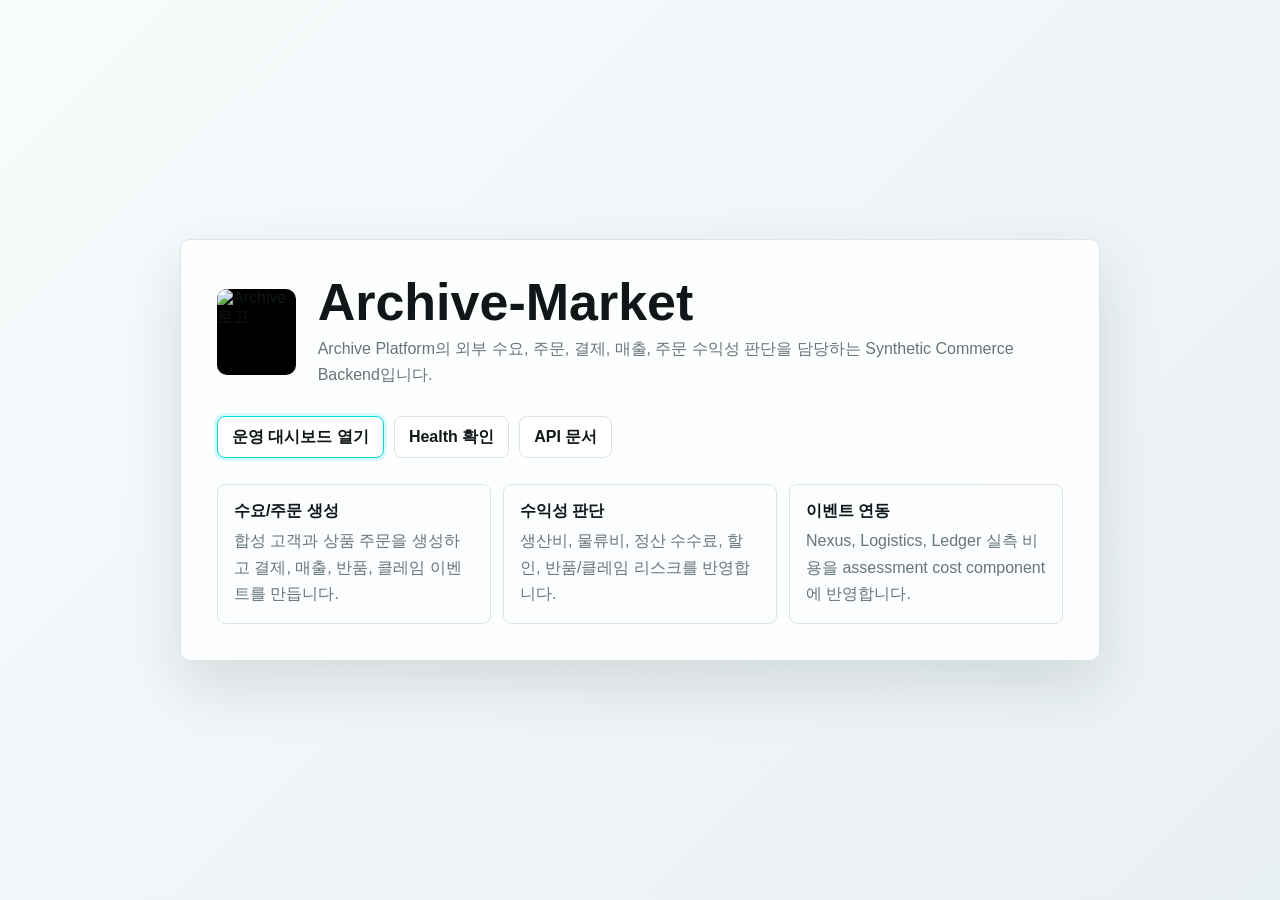
==== src/main/resources/static/index.html @ 60cb10d3 "문서: 한글 README와 로고 기반 홈페이지 정리" ====
<!doctype html>
<html lang="ko">
<head>
  <meta charset="utf-8">
  <meta name="viewport" content="width=device-width, initial-scale=1">
  <title>Archive-Market</title>
  <meta name="description" content="Archive Platform의 외부 수요, 주문, 매출, 주문 수익성 판단을 담당하는 Synthetic Commerce Backend">
  <link rel="icon" type="image/png" href="/assets/archive-logo.png">
  <link rel="apple-touch-icon" href="/assets/archive-logo.png">
  <link rel="manifest" href="/site.webmanifest">
  <style>
    :root { color-scheme: light; --ink: #101719; --muted: #66757c; --line: #dbe5e8; --cyan: #00d9df; }
    * { box-sizing: border-box; }
    body { margin: 0; min-height: 100vh; display: grid; place-items: center; background: linear-gradient(135deg, #f7fbfc, #e9f0f3); color: var(--ink); font-family: "Pretendard", "Noto Sans KR", "Segoe UI", sans-serif; }
    main { width: min(920px, calc(100vw - 32px)); padding: 36px; border: 1px solid var(--line); border-radius: 10px; background: rgba(255,255,255,0.88); box-shadow: 0 24px 60px rgba(21, 38, 46, 0.13); }
    header { display: flex; gap: 22px; align-items: center; }
    img { width: 86px; height: 86px; border-radius: 10px; background: #000; object-fit: cover; }
    h1 { margin: 0 0 8px; font-size: clamp(30px, 5vw, 52px); line-height: 1; }
    p { margin: 0; color: var(--muted); line-height: 1.65; }
    .actions { display: flex; flex-wrap: wrap; gap: 10px; margin-top: 28px; }
    a { display: inline-flex; align-items: center; min-height: 42px; padding: 0 14px; border-radius: 8px; border: 1px solid var(--line); color: var(--ink); text-decoration: none; font-weight: 800; background: white; }
    a.primary { border-color: var(--cyan); box-shadow: 0 0 0 3px rgba(0, 217, 223, 0.15); }
    section { margin-top: 26px; display: grid; grid-template-columns: repeat(3, minmax(0, 1fr)); gap: 12px; }
    article { padding: 16px; border: 1px solid var(--line); border-radius: 8px; background: #fbfdfe; }
    strong { display: block; margin-bottom: 6px; }
    @media (max-width: 720px) { main { padding: 22px; } header { align-items: flex-start; flex-direction: column; } section { grid-template-columns: 1fr; } }
  </style>
</head>
<body>
  <main>
    <header>
      <img src="/assets/archive-logo.png" alt="Archive 로고">
      <div>
        <h1>Archive-Market</h1>
        <p>Archive Platform의 외부 수요, 주문, 결제, 매출, 주문 수익성 판단을 담당하는 Synthetic Commerce Backend입니다.</p>
      </div>
    </header>
    <div class="actions">
      <a class="primary" href="/dashboard/">운영 대시보드 열기</a>
      <a href="/actuator/health">Health 확인</a>
      <a href="/swagger-ui/index.html">API 문서</a>
    </div>
    <section aria-label="Archive-Market 핵심 기능">
      <article><strong>수요/주문 생성</strong><p>합성 고객과 상품 주문을 생성하고 결제, 매출, 반품, 클레임 이벤트를 만듭니다.</p></article>
      <article><strong>수익성 판단</strong><p>생산비, 물류비, 정산 수수료, 할인, 반품/클레임 리스크를 반영합니다.</p></article>
      <article><strong>이벤트 연동</strong><p>Nexus, Logistics, Ledger 실측 비용을 assessment cost component에 반영합니다.</p></article>
    </section>
  </main>
</body>
</html>
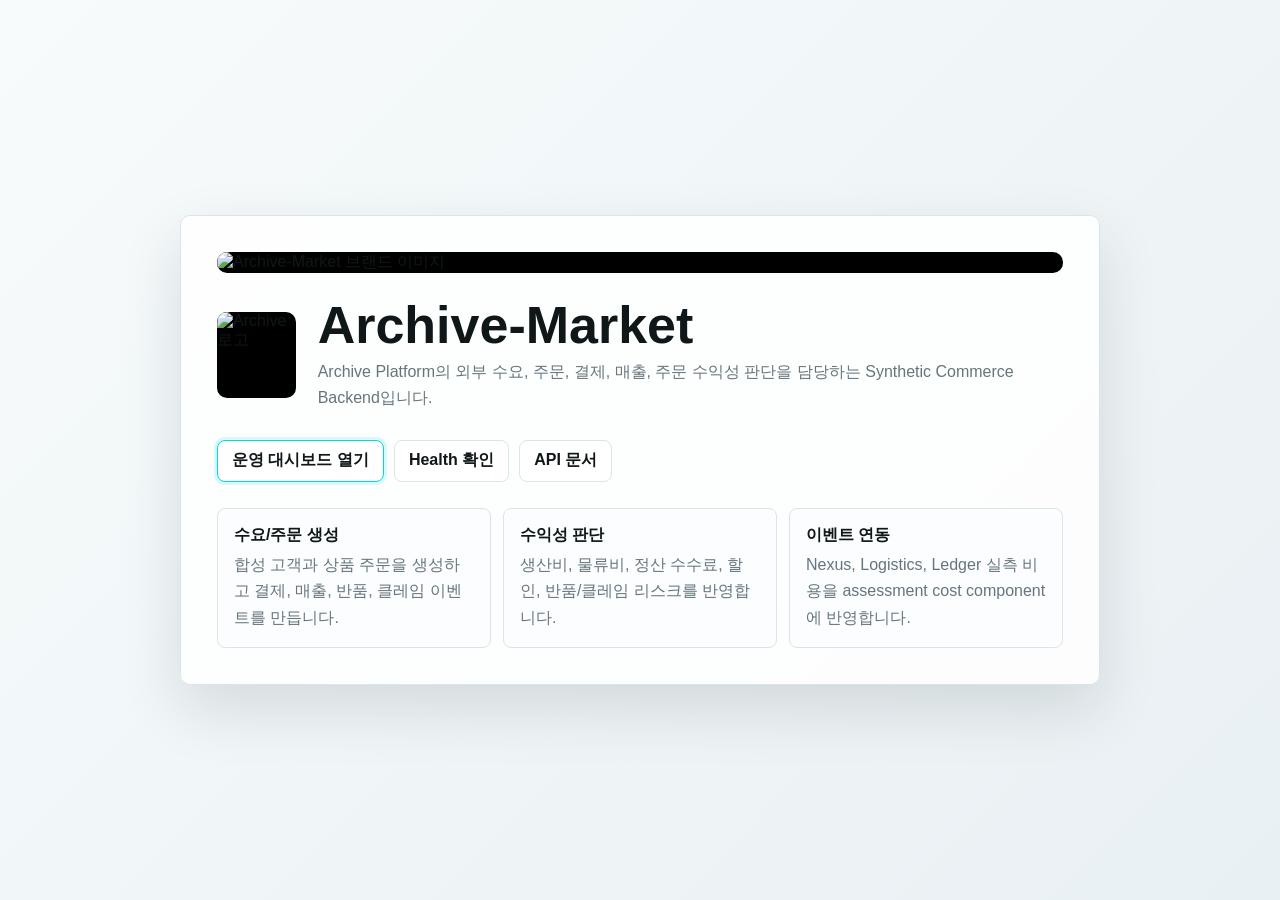
==== commit 47f5949f: "문서: Archive Market 브랜드 이미지 추가" ====
--- a/src/main/resources/static/index.html
+++ b/src/main/resources/static/index.html
@@ -13,8 +13,9 @@
     * { box-sizing: border-box; }
     body { margin: 0; min-height: 100vh; display: grid; place-items: center; background: linear-gradient(135deg, #f7fbfc, #e9f0f3); color: var(--ink); font-family: "Pretendard", "Noto Sans KR", "Segoe UI", sans-serif; }
     main { width: min(920px, calc(100vw - 32px)); padding: 36px; border: 1px solid var(--line); border-radius: 10px; background: rgba(255,255,255,0.88); box-shadow: 0 24px 60px rgba(21, 38, 46, 0.13); }
+    .lockup { width: 100%; max-width: 860px; border-radius: 10px; background: #000; display: block; margin-bottom: 26px; }
     header { display: flex; gap: 22px; align-items: center; }
-    img { width: 86px; height: 86px; border-radius: 10px; background: #000; object-fit: cover; }
+    .logo { width: 86px; height: 86px; border-radius: 10px; background: #000; object-fit: cover; }
     h1 { margin: 0 0 8px; font-size: clamp(30px, 5vw, 52px); line-height: 1; }
     p { margin: 0; color: var(--muted); line-height: 1.65; }
     .actions { display: flex; flex-wrap: wrap; gap: 10px; margin-top: 28px; }
@@ -28,8 +29,9 @@
 </head>
 <body>
   <main>
+    <img class="lockup" src="/assets/archive-market-lockup.svg" alt="Archive-Market 브랜드 이미지">
     <header>
-      <img src="/assets/archive-logo.png" alt="Archive 로고">
+      <img class="logo" src="/assets/archive-logo.png" alt="Archive 로고">
       <div>
         <h1>Archive-Market</h1>
         <p>Archive Platform의 외부 수요, 주문, 결제, 매출, 주문 수익성 판단을 담당하는 Synthetic Commerce Backend입니다.</p>
